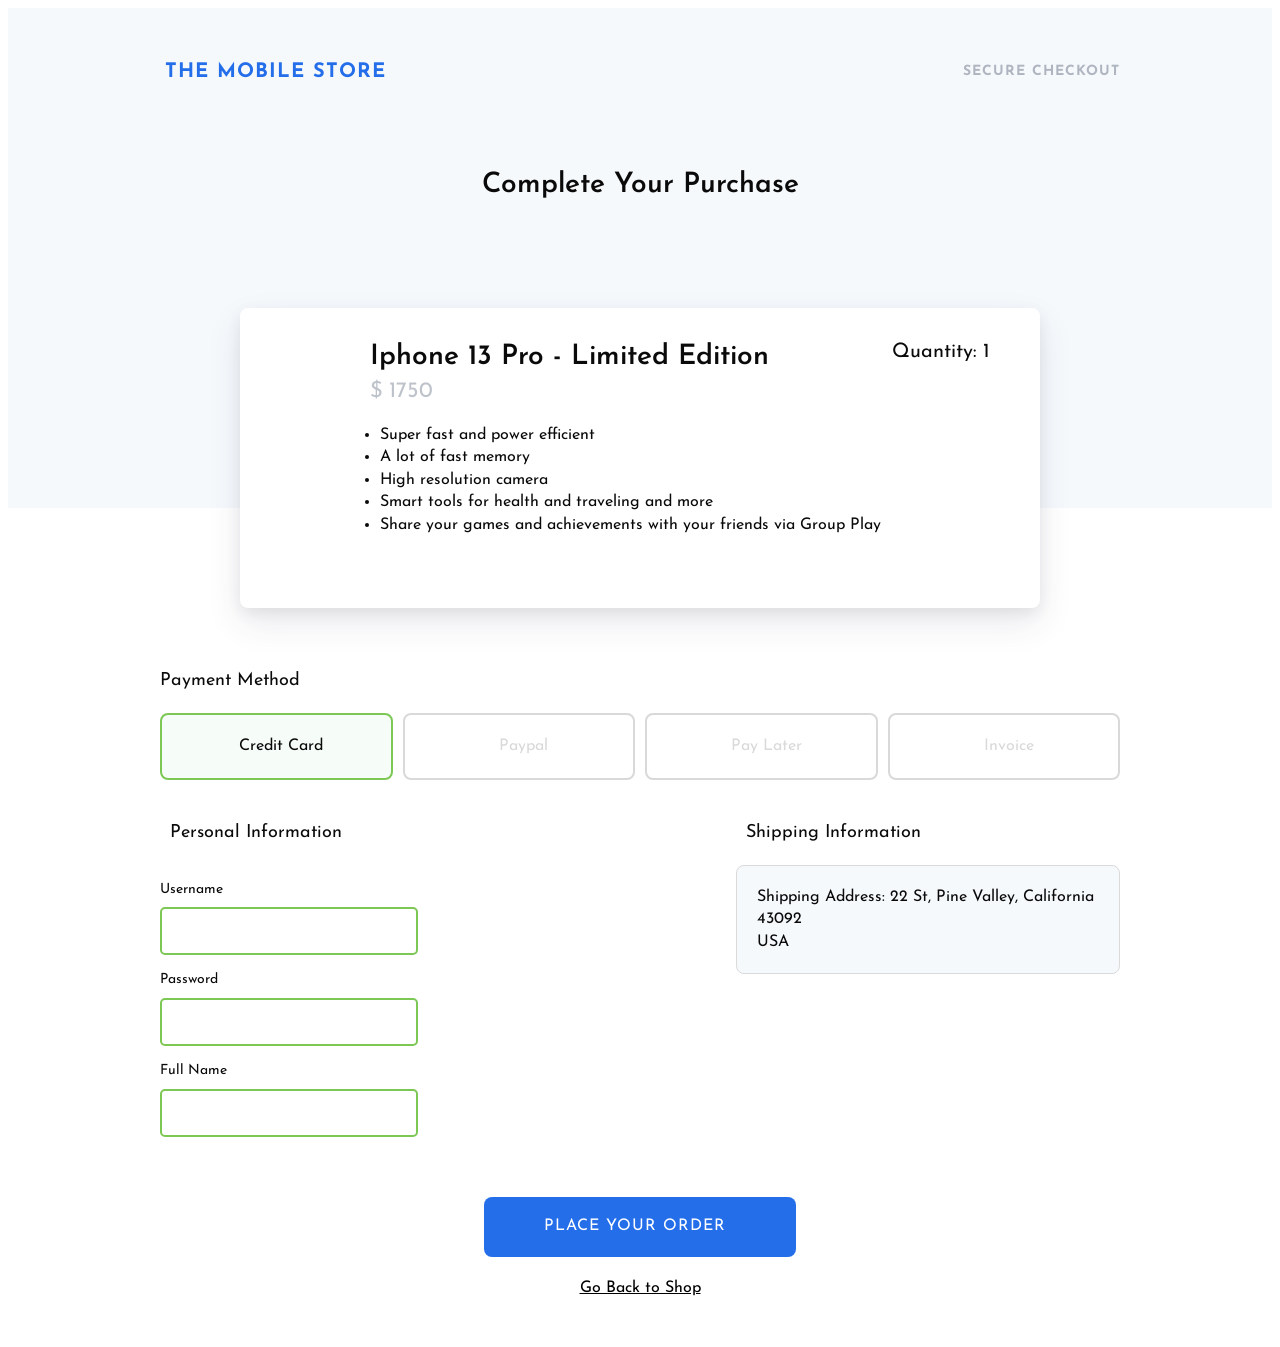
==== ecommerceltd-assignment/index.html @ fb42ff57 "Add files via upload" ====
<!DOCTYPE html>
<html lang="en" >
<head>
  <meta charset="UTF-8">
  <title>The Mobile Store</title>
  <link rel="stylesheet" href="https://cdnjs.cloudflare.com/ajax/libs/normalize/5.0.0/normalize.min.css">
<link rel='stylesheet' href='https://fonts.googleapis.com/css?family=Josefin+Sans:300,400,600,700|Open+Sans:400,600'>
<link rel='stylesheet' href='https://cdnjs.cloudflare.com/ajax/libs/simple-line-icons/2.4.1/css/simple-line-icons.min.css'>
<link rel="stylesheet" href="./style.css">
<script src="function.js" defer></script>
</head>
<body>
<!-- partial:index.partial.html -->
<header>
    <div class="container">
      <div class="navigation">

        <div class="logo">
          <i class="icon icon-basket"></i>The Mobile Store</div>
        <div class="secure">
          <i class="icon icon-shield"></i>
          <span>Secure Checkout</span>

        </div>
      </div>
      <div class="notification">
        Complete Your Purchase
      </div>
    </div>
  </header>
  <section class="content">

    <div class="container">

    </div>
    <div class="details shadow">
      <div class="details__item">

        <div class="item__image">
          <img class="iphone" src="https://www.apple.com/v/iphone/compare/k/images/overview/compare_iphoneXSmax_silver_large.jpg" alt="">
        </div>
        <div class="item__details">
          <div class="item__title">
            Iphone 13 Pro - Limited Edition
          </div>
          <div class="item__price">
            $ 1750
          </div>
          <div class="item__quantity">
            Quantity: 1
          </div>
          <div class="item__description">
            <ul style="">
              <li>Super fast and power efficient</li>
              <li>A lot of fast memory</li>
              <li>High resolution camera</li>
              <li>Smart tools for health and traveling and more</li>
              <li>Share your games and achievements with your friends via Group Play</li>
            </ul>

          </div>

        </div>
      </div>

    </div>
    <div class="discount"></div>

    <div class="container">
      <div class="payment">
        <div class="payment__title">
          Payment Method
        </div>
        <div class="payment__types">
          <div class="payment__type payment__type--cc active" id='cc' onclick="typeclick('cc')">
            <i class="icon icon-credit-card"></i>Credit Card</div>
          <div class="payment__type payment__type--paypal">
            <i class="icon icon-paypal"></i>Paypal</div>
          <div class="payment__type payment__type--paylater" id='paylater' onclick="typeclick('paylater')">
            <i class="icon icon-wallet"></i>Pay Later</div>
          <div class="payment__type payment__type--paypal">
            <i class="icon icon-note"></i>Invoice</div>
        </div>

        <div class="payment__info">
          <div class="payment__cc" id="ccinfo">
            <div class="payment__title">
              <i class="icon icon-user"></i>Personal Information
            </div>
            <form>
              <div class="form__cc">
                <div class="row">
                  <div class="field">
                    <div class="title">Username
                    </div>
                    <input type="text" class="input txt text-validated" />
                  </div>
                </div>
                <div class="row">
                  <div class="field">
                    <div class="title">Password
                    </div>
                    <input type="password" class="input txt text-validated"/>
                  </div>
                </div>
                <div class="row">
                  <div class="field">
                    <div class="title">Full Name
                    </div>
                    <input type="text" class="input txt text-validated" />
                  </div>
                </div>

              </div>
            </form>
          </div>
          <div class="payment__shipping">
            <div class="payment__title">
              <i class="icon icon-plane"></i> Shipping Information
            </div>
            <div class="details__user">
              <div class="user__address">Shipping Address: 22 St, Pine Valley, California 43092
                <br>USA</div>
            </div>

          </div>
        </div>
      </div>
    </div>
    <div class="container">
      <div class="actions">

        <a href="bnpl1.html" class="btn action__submit" target="popup" onclick="window.open('bnpl1.html','popup','width=600,height=600'); return false;">Place your Order
          <i class="icon icon-arrow-right-circle"></i>
        </a>
        <a href="#" class="backBtn">Go Back to Shop</a>

      </div>
  </section>
  </div>
<!-- partial -->
  
</body>
</html>
---- ecommerceltd-assignment/style.css ----
*,
*:after,
*:before {
  box-sizing: border-box;
}

ul {
  padding-left: 10px;
}

body {
  font-family: "Josefin Sans", sans-serif;
  color: #0a0a0a;
  line-height: 1.4;
}

a {
  color: #000;
}

.content {
  z-index: 9999;
}

.secure,
.backBtn {
  display: flex;
}

.secure span,
.backBtn span {
  margin-left: 5px;
}

.backBtn {
  margin-top: 20px;
}

.secure {
  color: #afb5c0;
  align-items: flex-end;
}

.secure .icon {
  font-size: 20px;
  line-height: 20px;
}

.logo {
  font-size: 20px;
  font-weight: bold;
  display: flex;
  justify-content: center;
  align-items: flex-end;
}

.logo .icon {
  font-size: 32px;
  line-height: 32px;
  margin-right: 5px;
}

img {
  width: 100%;
  border-radius: 8px 0 0 8px;
}

.details {
  max-width: 800px;
  min-height: 300px;
  margin-left: auto;
  margin-right: auto;
  margin-top: -200px;
  background: #fff;
  border-radius: 8px;
  display: flex;
  flex-direction: column;
  position: relative;
}

.details__item {
  display: flex;
}

.details__user {
  background: #f6f9fc;
  padding: 20px;
  border-radius: 8px;
  border: 1px solid #dadada;
}

.item__quantity {
  position: absolute;
  right: 50px;
  top: 30px;
  font-size: 20px;
}

.item__image {
  display: flex;
  align-items: center;
  justify-content: center;
}

.item__image .iphone {
  margin-top: -50px;
  margin-left: -100px;
  width: 200px;
}

.item__details {
  padding: 30px;
}

.item__title {
  font-size: 28px;
  font-weight: 600;
}

.item__price {
  font-size: 22px;
  color: #bec3cb;
}

.icon {
  font-size: 16px;
  vertical-align: middle;
}

header {
  background-color: #f6f9fc;
  min-height: 500px;
  background-image: url("../images/pattern.png");
}

.navigation {
  display: flex;
  align-items: center;
  justify-content: space-between;
  padding: 50px 0 80px 0;
  color: #246eea;
  font-size: 14px;
  text-transform: uppercase;
  letter-spacing: 1px;
  font-weight: 700;
}

.container {
  width: 960px;
  margin: 0 auto;
  border-width: 10px;
  border-color: #246eea;
}

.containerpopup {
  width: 600px;
  display: flex;
  align-items: center;
  justify-content: space-between;
  padding: 50px 0 80px 0;
  color: #246eea;
}

.shadow {
  box-shadow: 0 15px 35px rgba(50, 50, 93, 0.1), 0 5px 15px rgba(0, 0, 0, 0.07);
}

.row {
  display: flex;
}

.txt {
  border-color: #e1e8ee;
  width: 100%;
}

.input {
  border-radius: 5px;
  border-style: solid;
  border-width: 2px;
  height: 48px;
  padding-left: 15px;
  font-weight: 600;
  font-size: 14px;
  color: #5e6977;
}

input[type=text] {
  display: initial;
  padding: 15px;
}

.text-validated {
  border-color: #7dc855;
  background-image: url("../images/icon-tick.png");
  background-repeat: no-repeat;
  background-position: right 18px center;
}

.ddl {
  border-color: #f0f4f7;
  background-color: #f0f4f7;
  width: 100px;
  margin-right: 10px;
}

.title {
  font-size: 14px;
  padding-bottom: 8px;
}

.field {
  padding-top: 15px;
  padding-right: 30px;
  width: 50%;
}

.field.small {
  width: auto;
}

.notification {
  text-align: center;
  font-size: 28px;
  font-weight: 600;
  display: flex;
  justify-content: center;
}

.notification .icon {
  font-size: 28px;
  color: #7dc855;
  line-height: 28px;
  margin-right: 10px;
}

.actions {
  display: flex;
  align-items: center;
  justify-content: center;
  flex-direction: column;
  padding: 60px 0 40px 0;
}

.payment {
  padding: 20px 0 0 0;
}

.payment__title {
  margin: 40px 0 20px 0;
  font-size: 18px;
  display: flex;
  text-align: left;
}

.payment__titlepopup {
  margin: 100px 100px 100px 100px;
  font-size: 18px;
  display: flex;
  justify-content: center;
  margin: 100px;
}

.payment__title .icon {
  margin-right: 10px;
}

.btn {
  font-family: "Josefin Sans", sans-serif;
  border-radius: 8px;
  border: 0;
  letter-spacing: 1px;
  color: #fff;
  background: #246eea;
  padding: 20px 60px 20px 60px;
  white-space: nowrap;
  font-size: 16px;
  line-height: 1;
  text-transform: uppercase;
  transition: all 0.15s ease;
  text-decoration: none;
}

.btn .icon {
  margin-left: 10px;
  font-size: 20px;
}

.btn:hover {
  transform: translateY(-1px);
  background: #4984ea;
}

.btn.action__back {
  background: transparent;
  color: #a0a0a0;
}

.payment__types {
  display: flex;
  justify-content: center;
  align-items: center;
}

.payment__info {
  display: flex;
}

.payment__cc {
  flex: 60%;
}

.popupblock {
  flex: 60%;
  text-align: center;
  padding: 20px 40px;
  margin: 40px;
}

.payment__shipping {
  flex: 40%;
}

.shipping__info {
  background: #f6f9fc;
  padding: 10px;
  border-radius: 8px;
}

.payment__type {
  display: flex;
  border: 2px solid #d9d9d9;
  border-radius: 8px;
  padding: 20px 40px;
  width: 100%;
  justify-content: center;
  align-items: center;
  cursor: pointer;
  color: #d9d9d9;
  transition: all 0.15s ease;
}

.payment__type:hover {
  transform: translateY(-1px);
}

.payment__type.active {
  color: #0a0a0a;
  background: #f6fcf7;
  border-color: #7dc855;
}

.payment__type .icon {
  font-size: 32px;
  margin-right: 10px;
}

.payment__type + .payment__type {
  margin-left: 10px;
}

.icon-xl {
  font-size: 48px;
  line-height: 48px;
}

.content {
  display: block;
}

.thankyou {
  display: block;
}

.thankyou .details {
  opacity: 1;
  justify-content: center;
  align-items: center;
}

.thankyou .details h3 {
  font-weight: 600;
}

.thankyou .details__item {
  display: flex;
  flex-direction: column;
  justify-content: center;
  align-items: center;
}

.thankyou .details__item .icon-xl {
  font-size: 32px;
  color: #7dc855;
  line-height: 32px;
}

.loading {
  position: relative;
}

.loading:after {
  -webkit-animation: spinAround 0.5s infinite linear;
  animation: spinAround 0.5s infinite linear;
  border: 4px solid #7dc855;
  border-radius: 290486px;
  border-right-color: transparent;
  border-top-color: transparent;
  content: "";
  height: 5em;
  width: 5em;
  position: absolute;
}

.loading .details__item {
  opacity: 0;
}

@-webkit-keyframes spinAround {
  from {
    transform: rotate(0);
  }
  to {
    transform: rotate(359deg);
  }
}
@keyframes spinAround {
  from {
    transform: rotate(0);
  }
  to {
    transform: rotate(359deg);
  }
}
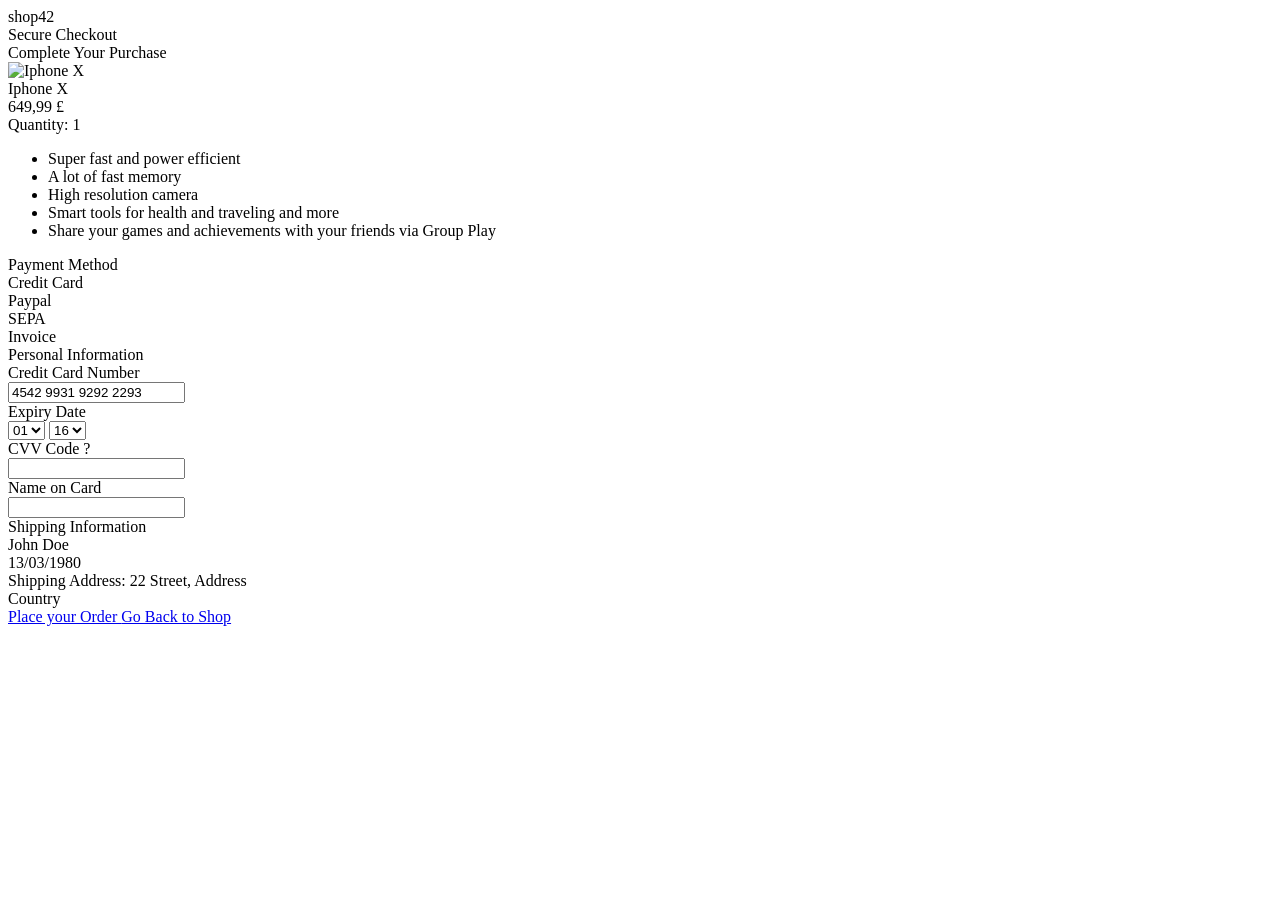
==== commit 10eac2cc: "Update index.html" ====
--- a/ecommerceltd-assignment/index.html
+++ b/ecommerceltd-assignment/index.html
@@ -1,144 +1,171 @@
 <!DOCTYPE html>
-<html lang="en" >
+<html lang="en">
 <head>
-  <meta charset="UTF-8">
-  <title>The Mobile Store</title>
-  <link rel="stylesheet" href="https://cdnjs.cloudflare.com/ajax/libs/normalize/5.0.0/normalize.min.css">
-<link rel='stylesheet' href='https://fonts.googleapis.com/css?family=Josefin+Sans:300,400,600,700|Open+Sans:400,600'>
-<link rel='stylesheet' href='https://cdnjs.cloudflare.com/ajax/libs/simple-line-icons/2.4.1/css/simple-line-icons.min.css'>
-<link rel="stylesheet" href="./style.css">
-<script src="function.js" defer></script>
+    <meta charset="UTF-8">
+    <meta name="viewport" content="width=device-width, initial-scale=1.0">
+    <title>Shop42 Checkout</title>
+    <link rel="stylesheet" href="styles.css"> <!-- Add your stylesheet if needed -->
 </head>
 <body>
-<!-- partial:index.partial.html -->
 <header>
     <div class="container">
-      <div class="navigation">
-
-        <div class="logo">
-          <i class="icon icon-basket"></i>The Mobile Store</div>
-        <div class="secure">
-          <i class="icon icon-shield"></i>
-          <span>Secure Checkout</span>
-
+        <div class="navigation">
+            <div class="logo">
+                <i class="icon icon-basket"></i>shop42
+            </div>
+            <div class="secure">
+                <i class="icon icon-shield"></i>
+                <span>Secure Checkout</span>
+            </div>
         </div>
-      </div>
-      <div class="notification">
-        Complete Your Purchase
-      </div>
+        <div class="notification">
+            Complete Your Purchase
+        </div>
     </div>
-  </header>
-  <section class="content">
-
-    <div class="container">
-
-    </div>
+</header>
+<section class="content">
+    <div class="container"></div>
     <div class="details shadow">
-      <div class="details__item">
-
-        <div class="item__image">
-          <img class="iphone" src="https://www.apple.com/v/iphone/compare/k/images/overview/compare_iphoneXSmax_silver_large.jpg" alt="">
+        <div class="details__item">
+            <div class="item__image">
+                <img class="iphone" src="https://www.apple.com/v/iphone/compare/k/images/overview/compare_iphoneXSmax_silver_large.jpg" alt="Iphone X">
+            </div>
+            <div class="item__details">
+                <div class="item__title">Iphone X</div>
+                <div class="item__price">649,99 £</div>
+                <div class="item__quantity">Quantity: 1</div>
+                <div class="item__description">
+                    <ul>
+                        <li>Super fast and power efficient</li>
+                        <li>A lot of fast memory</li>
+                        <li>High resolution camera</li>
+                        <li>Smart tools for health and traveling and more</li>
+                        <li>Share your games and achievements with your friends via Group Play</li>
+                    </ul>
+                </div>
+            </div>
         </div>
-        <div class="item__details">
-          <div class="item__title">
-            Iphone 13 Pro - Limited Edition
-          </div>
-          <div class="item__price">
-            $ 1750
-          </div>
-          <div class="item__quantity">
-            Quantity: 1
-          </div>
-          <div class="item__description">
-            <ul style="">
-              <li>Super fast and power efficient</li>
-              <li>A lot of fast memory</li>
-              <li>High resolution camera</li>
-              <li>Smart tools for health and traveling and more</li>
-              <li>Share your games and achievements with your friends via Group Play</li>
-            </ul>
-
-          </div>
-
-        </div>
-      </div>
-
     </div>
     <div class="discount"></div>
-
     <div class="container">
-      <div class="payment">
-        <div class="payment__title">
-          Payment Method
+        <div class="payment">
+            <div class="payment__title">Payment Method</div>
+            <div class="payment__types">
+                <div class="payment__type payment__type--cc active">
+                    <i class="icon icon-credit-card"></i>Credit Card
+                </div>
+                <div class="payment__type payment__type--paypal">
+                    <i class="icon icon-paypal"></i>Paypal
+                </div>
+                <div class="payment__type payment__type--paypal">
+                    <i class="icon icon-wallet"></i>SEPA
+                </div>
+                <div class="payment__type payment__type--paypal">
+                    <i class="icon icon-note"></i>Invoice
+                </div>
+            </div>
+            <div class="payment__info">
+                <div class="payment__cc">
+                    <div class="payment__title">
+                        <i class="icon icon-user"></i>Personal Information
+                    </div>
+                    <form>
+                        <div class="form__cc">
+                            <div class="row">
+                                <div class="field">
+                                    <div class="title">Credit Card Number</div>
+                                    <input type="text" class="input txt text-validated" value="4542 9931 9292 2293" />
+                                </div>
+                            </div>
+                            <div class="row">
+                                <div class="field small">
+                                    <div class="title">Expiry Date</div>
+                                    <select class="input ddl">
+                                        <option selected>01</option>
+                                        <option>02</option>
+                                        <option>03</option>
+                                        <option>04</option>
+                                        <option>05</option>
+                                        <option>06</option>
+                                        <option>07</option>
+                                        <option>08</option>
+                                        <option>09</option>
+                                        <option>10</option>
+                                        <option>11</option>
+                                        <option>12</option>
+                                    </select>
+                                    <select class="input ddl">
+                                        <option>01</option>
+                                        <option>02</option>
+                                        <option>03</option>
+                                        <option>04</option>
+                                        <option>05</option>
+                                        <option>06</option>
+                                        <option>07</option>
+                                        <option>08</option>
+                                        <option>09</option>
+                                        <option>10</option>
+                                        <option>11</option>
+                                        <option>12</option>
+                                        <option>13</option>
+                                        <option>14</option>
+                                        <option>15</option>
+                                        <option selected>16</option>
+                                        <option>17</option>
+                                        <option>18</option>
+                                        <option>19</option>
+                                        <option>20</option>
+                                        <option>21</option>
+                                        <option>22</option>
+                                        <option>23</option>
+                                        <option>24</option>
+                                        <option>25</option>
+                                        <option>26</option>
+                                        <option>27</option>
+                                        <option>28</option>
+                                        <option>29</option>
+                                        <option>30</option>
+                                        <option>31</option>
+                                    </select>
+                                </div>
+                                <div class="field small">
+                                    <div class="title">CVV Code
+                                        <span class="numberCircle">?</span>
+                                    </div>
+                                    <input type="text" class="input txt" />
+                                </div>
+                            </div>
+                            <div class="row">
+                                <div class="field">
+                                    <div class="title">Name on Card</div>
+                                    <input type="text" class="input txt" />
+                                </div>
+                            </div>
+                        </div>
+                    </form>
+                </div>
+                <div class="payment__shipping">
+                    <div class="payment__title">
+                        <i class="icon icon-plane"></i> Shipping Information
+                    </div>
+                    <div class="details__user">
+                        <div class="user__name">John Doe<br>13/03/1980</div>
+                        <div class="user__address">Shipping Address: 22 Street, Address<br>Country</div>
+                    </div>
+                </div>
+            </div>
         </div>
-        <div class="payment__types">
-          <div class="payment__type payment__type--cc active" id='cc' onclick="typeclick('cc')">
-            <i class="icon icon-credit-card"></i>Credit Card</div>
-          <div class="payment__type payment__type--paypal">
-            <i class="icon icon-paypal"></i>Paypal</div>
-          <div class="payment__type payment__type--paylater" id='paylater' onclick="typeclick('paylater')">
-            <i class="icon icon-wallet"></i>Pay Later</div>
-          <div class="payment__type payment__type--paypal">
-            <i class="icon icon-note"></i>Invoice</div>
-        </div>
-
-        <div class="payment__info">
-          <div class="payment__cc" id="ccinfo">
-            <div class="payment__title">
-              <i class="icon icon-user"></i>Personal Information
-            </div>
-            <form>
-              <div class="form__cc">
-                <div class="row">
-                  <div class="field">
-                    <div class="title">Username
-                    </div>
-                    <input type="text" class="input txt text-validated" />
-                  </div>
-                </div>
-                <div class="row">
-                  <div class="field">
-                    <div class="title">Password
-                    </div>
-                    <input type="password" class="input txt text-validated"/>
-                  </div>
-                </div>
-                <div class="row">
-                  <div class="field">
-                    <div class="title">Full Name
-                    </div>
-                    <input type="text" class="input txt text-validated" />
-                  </div>
-                </div>
-
-              </div>
-            </form>
-          </div>
-          <div class="payment__shipping">
-            <div class="payment__title">
-              <i class="icon icon-plane"></i> Shipping Information
-            </div>
-            <div class="details__user">
-              <div class="user__address">Shipping Address: 22 St, Pine Valley, California 43092
-                <br>USA</div>
-            </div>
-
-          </div>
-        </div>
-      </div>
     </div>
     <div class="container">
-      <div class="actions">
+        <div class="actions">
+            <a href="#" class="btn action__submit">Place your Order
+                <i class="icon icon-arrow-right-circle"></i>
+            </a>
+            <a href="#" class="backBtn">Go Back to Shop</a>
+        </div>
+    </div>
+</section>
 
-        <a href="bnpl1.html" class="btn action__submit" target="popup" onclick="window.open('bnpl1.html','popup','width=600,height=600'); return false;">Place your Order
-          <i class="icon icon-arrow-right-circle"></i>
-        </a>
-        <a href="#" class="backBtn">Go Back to Shop</a>
-
-      </div>
-  </section>
-  </div>
-<!-- partial -->
-  
+<script src="fingerprint.js"></script> <!-- Reference to fingerprint.js -->
 </body>
 </html>
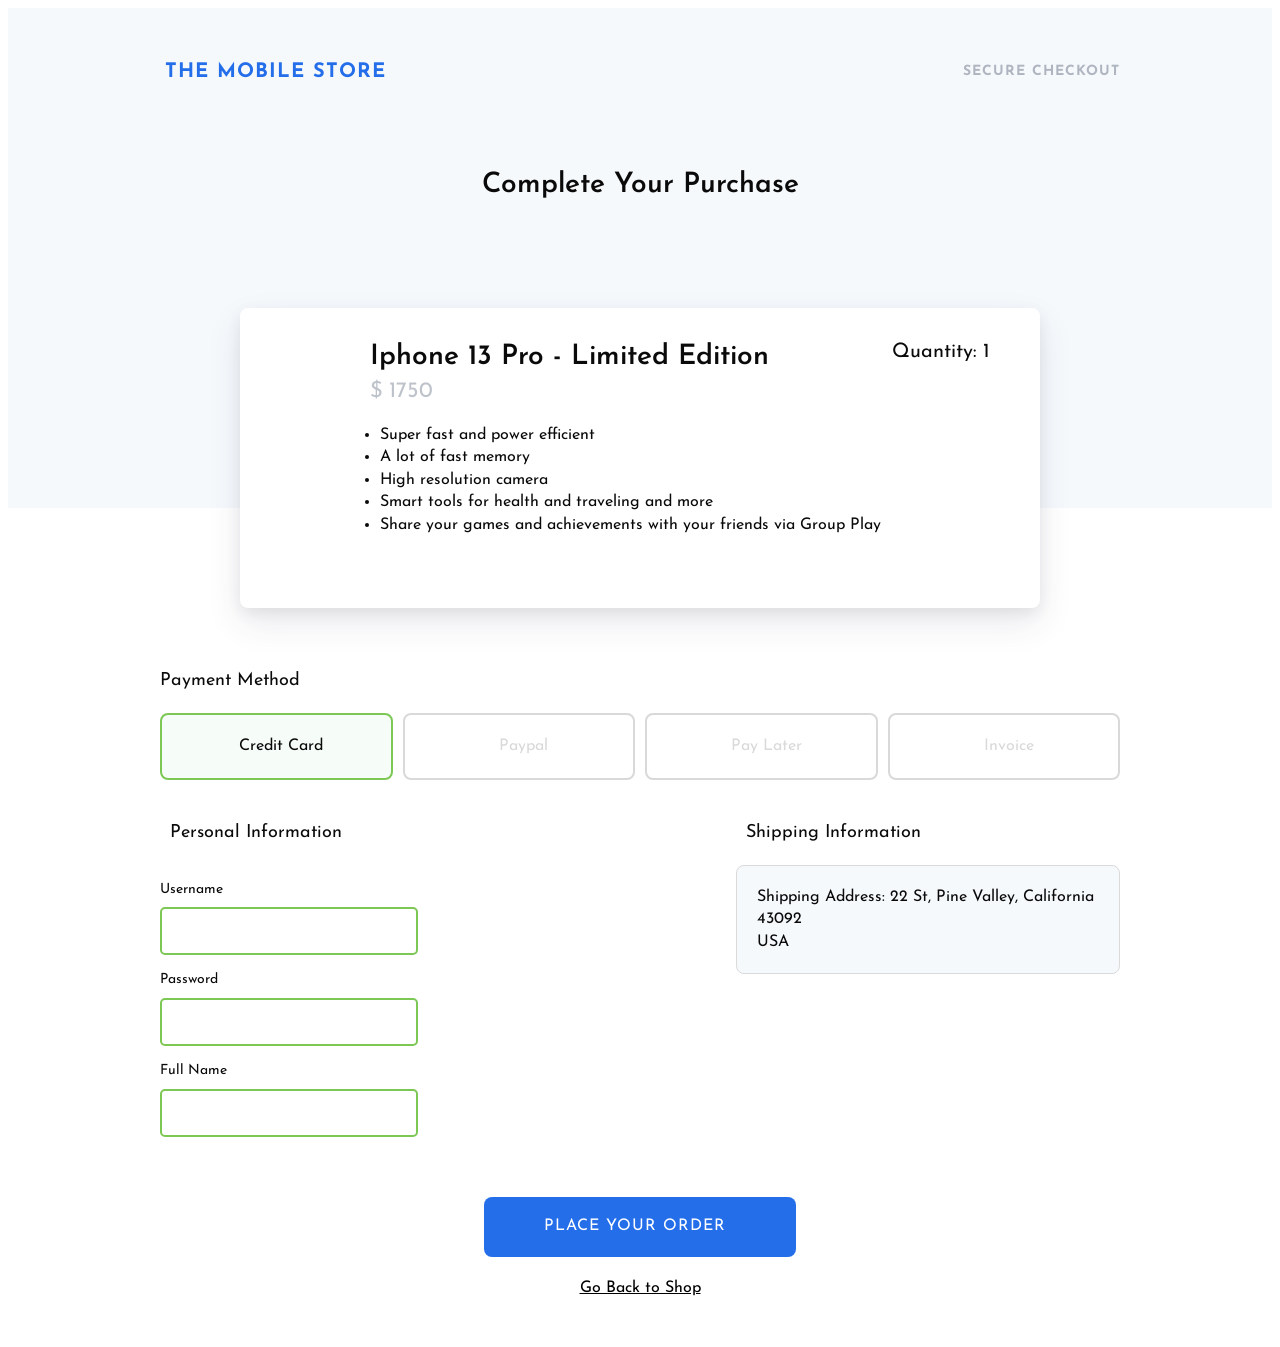
==== commit 3455fc50: "Update index.html" ====
--- a/ecommerceltd-assignment/index.html
+++ b/ecommerceltd-assignment/index.html
@@ -1,171 +1,144 @@
 <!DOCTYPE html>
-<html lang="en">
+<html lang="en" >
 <head>
-    <meta charset="UTF-8">
-    <meta name="viewport" content="width=device-width, initial-scale=1.0">
-    <title>Shop42 Checkout</title>
-    <link rel="stylesheet" href="styles.css"> <!-- Add your stylesheet if needed -->
+  <meta charset="UTF-8">
+  <title>The Mobile Store</title>
+  <link rel="stylesheet" href="https://cdnjs.cloudflare.com/ajax/libs/normalize/5.0.0/normalize.min.css">
+<link rel='stylesheet' href='https://fonts.googleapis.com/css?family=Josefin+Sans:300,400,600,700|Open+Sans:400,600'>
+<link rel='stylesheet' href='https://cdnjs.cloudflare.com/ajax/libs/simple-line-icons/2.4.1/css/simple-line-icons.min.css'>
+<link rel="stylesheet" href="./style.css">
+<script src="function.js" defer></script>
 </head>
 <body>
+<!-- partial:index.partial.html -->
 <header>
     <div class="container">
-        <div class="navigation">
-            <div class="logo">
-                <i class="icon icon-basket"></i>shop42
-            </div>
-            <div class="secure">
-                <i class="icon icon-shield"></i>
-                <span>Secure Checkout</span>
-            </div>
+      <div class="navigation">
+
+        <div class="logo">
+          <i class="icon icon-basket"></i>The Mobile Store</div>
+        <div class="secure">
+          <i class="icon icon-shield"></i>
+          <span>Secure Checkout</span>
+
         </div>
-        <div class="notification">
-            Complete Your Purchase
+      </div>
+      <div class="notification">
+        Complete Your Purchase
+      </div>
+    </div>
+  </header>
+  <section class="content">
+
+    <div class="container">
+
+    </div>
+    <div class="details shadow">
+      <div class="details__item">
+
+        <div class="item__image">
+          <img class="iphone" src="https://www.apple.com/v/iphone/compare/k/images/overview/compare_iphoneXSmax_silver_large.jpg" alt="">
         </div>
-    </div>
-</header>
-<section class="content">
-    <div class="container"></div>
-    <div class="details shadow">
-        <div class="details__item">
-            <div class="item__image">
-                <img class="iphone" src="https://www.apple.com/v/iphone/compare/k/images/overview/compare_iphoneXSmax_silver_large.jpg" alt="Iphone X">
-            </div>
-            <div class="item__details">
-                <div class="item__title">Iphone X</div>
-                <div class="item__price">649,99 £</div>
-                <div class="item__quantity">Quantity: 1</div>
-                <div class="item__description">
-                    <ul>
-                        <li>Super fast and power efficient</li>
-                        <li>A lot of fast memory</li>
-                        <li>High resolution camera</li>
-                        <li>Smart tools for health and traveling and more</li>
-                        <li>Share your games and achievements with your friends via Group Play</li>
-                    </ul>
-                </div>
-            </div>
+        <div class="item__details">
+          <div class="item__title">
+            Iphone 13 Pro - Limited Edition
+          </div>
+          <div class="item__price">
+            $ 1750
+          </div>
+          <div class="item__quantity">
+            Quantity: 1
+          </div>
+          <div class="item__description">
+            <ul style="">
+              <li>Super fast and power efficient</li>
+              <li>A lot of fast memory</li>
+              <li>High resolution camera</li>
+              <li>Smart tools for health and traveling and more</li>
+              <li>Share your games and achievements with your friends via Group Play</li>
+            </ul>
+
+          </div>
+
         </div>
+      </div>
+
     </div>
     <div class="discount"></div>
+
     <div class="container">
-        <div class="payment">
-            <div class="payment__title">Payment Method</div>
-            <div class="payment__types">
-                <div class="payment__type payment__type--cc active">
-                    <i class="icon icon-credit-card"></i>Credit Card
+      <div class="payment">
+        <div class="payment__title">
+          Payment Method
+        </div>
+        <div class="payment__types">
+          <div class="payment__type payment__type--cc active" id='cc' onclick="typeclick('cc')">
+            <i class="icon icon-credit-card"></i>Credit Card</div>
+          <div class="payment__type payment__type--paypal">
+            <i class="icon icon-paypal"></i>Paypal</div>
+          <div class="payment__type payment__type--paylater" id='paylater' onclick="typeclick('paylater')">
+            <i class="icon icon-wallet"></i>Pay Later</div>
+          <div class="payment__type payment__type--paypal">
+            <i class="icon icon-note"></i>Invoice</div>
+        </div>
+
+        <div class="payment__info">
+          <div class="payment__cc" id="ccinfo">
+            <div class="payment__title">
+              <i class="icon icon-user"></i>Personal Information
+            </div>
+            <form>
+              <div class="form__cc">
+                <div class="row">
+                  <div class="field">
+                    <div class="title">Username
+                    </div>
+                    <input type="text" class="input txt text-validated" />
+                  </div>
                 </div>
-                <div class="payment__type payment__type--paypal">
-                    <i class="icon icon-paypal"></i>Paypal
+                <div class="row">
+                  <div class="field">
+                    <div class="title">Password
+                    </div>
+                    <input type="password" class="input txt text-validated"/>
+                  </div>
                 </div>
-                <div class="payment__type payment__type--paypal">
-                    <i class="icon icon-wallet"></i>SEPA
+                <div class="row">
+                  <div class="field">
+                    <div class="title">Full Name
+                    </div>
+                    <input type="text" class="input txt text-validated" />
+                  </div>
                 </div>
-                <div class="payment__type payment__type--paypal">
-                    <i class="icon icon-note"></i>Invoice
-                </div>
+
+              </div>
+            </form>
+          </div>
+          <div class="payment__shipping">
+            <div class="payment__title">
+              <i class="icon icon-plane"></i> Shipping Information
             </div>
-            <div class="payment__info">
-                <div class="payment__cc">
-                    <div class="payment__title">
-                        <i class="icon icon-user"></i>Personal Information
-                    </div>
-                    <form>
-                        <div class="form__cc">
-                            <div class="row">
-                                <div class="field">
-                                    <div class="title">Credit Card Number</div>
-                                    <input type="text" class="input txt text-validated" value="4542 9931 9292 2293" />
-                                </div>
-                            </div>
-                            <div class="row">
-                                <div class="field small">
-                                    <div class="title">Expiry Date</div>
-                                    <select class="input ddl">
-                                        <option selected>01</option>
-                                        <option>02</option>
-                                        <option>03</option>
-                                        <option>04</option>
-                                        <option>05</option>
-                                        <option>06</option>
-                                        <option>07</option>
-                                        <option>08</option>
-                                        <option>09</option>
-                                        <option>10</option>
-                                        <option>11</option>
-                                        <option>12</option>
-                                    </select>
-                                    <select class="input ddl">
-                                        <option>01</option>
-                                        <option>02</option>
-                                        <option>03</option>
-                                        <option>04</option>
-                                        <option>05</option>
-                                        <option>06</option>
-                                        <option>07</option>
-                                        <option>08</option>
-                                        <option>09</option>
-                                        <option>10</option>
-                                        <option>11</option>
-                                        <option>12</option>
-                                        <option>13</option>
-                                        <option>14</option>
-                                        <option>15</option>
-                                        <option selected>16</option>
-                                        <option>17</option>
-                                        <option>18</option>
-                                        <option>19</option>
-                                        <option>20</option>
-                                        <option>21</option>
-                                        <option>22</option>
-                                        <option>23</option>
-                                        <option>24</option>
-                                        <option>25</option>
-                                        <option>26</option>
-                                        <option>27</option>
-                                        <option>28</option>
-                                        <option>29</option>
-                                        <option>30</option>
-                                        <option>31</option>
-                                    </select>
-                                </div>
-                                <div class="field small">
-                                    <div class="title">CVV Code
-                                        <span class="numberCircle">?</span>
-                                    </div>
-                                    <input type="text" class="input txt" />
-                                </div>
-                            </div>
-                            <div class="row">
-                                <div class="field">
-                                    <div class="title">Name on Card</div>
-                                    <input type="text" class="input txt" />
-                                </div>
-                            </div>
-                        </div>
-                    </form>
-                </div>
-                <div class="payment__shipping">
-                    <div class="payment__title">
-                        <i class="icon icon-plane"></i> Shipping Information
-                    </div>
-                    <div class="details__user">
-                        <div class="user__name">John Doe<br>13/03/1980</div>
-                        <div class="user__address">Shipping Address: 22 Street, Address<br>Country</div>
-                    </div>
-                </div>
+            <div class="details__user">
+              <div class="user__address">Shipping Address: 22 St, Pine Valley, California 43092
+                <br>USA</div>
             </div>
+
+          </div>
         </div>
+      </div>
     </div>
     <div class="container">
-        <div class="actions">
-            <a href="#" class="btn action__submit">Place your Order
-                <i class="icon icon-arrow-right-circle"></i>
-            </a>
-            <a href="#" class="backBtn">Go Back to Shop</a>
-        </div>
-    </div>
-</section>
+      <div class="actions">
 
-<script src="fingerprint.js"></script> <!-- Reference to fingerprint.js -->
+        <a href="bnpl1.html" class="btn action__submit" target="popup" onclick="window.open('bnpl1.html','popup','width=600,height=600'); return false;">Place your Order
+          <i class="icon icon-arrow-right-circle"></i>
+        </a>
+        <a href="#" class="backBtn">Go Back to Shop</a>
+
+      </div>
+  </section>
+  </div>
+<!-- partial -->
+  
 </body>
 </html>
--- a/ecommerceltd-assignment/style.css
+++ b/ecommerceltd-assignment/style.css
@@ -0,0 +1,434 @@
+*,
+*:after,
+*:before {
+  box-sizing: border-box;
+}
+
+ul {
+  padding-left: 10px;
+}
+
+body {
+  font-family: "Josefin Sans", sans-serif;
+  color: #0a0a0a;
+  line-height: 1.4;
+}
+
+a {
+  color: #000;
+}
+
+.content {
+  z-index: 9999;
+}
+
+.secure,
+.backBtn {
+  display: flex;
+}
+
+.secure span,
+.backBtn span {
+  margin-left: 5px;
+}
+
+.backBtn {
+  margin-top: 20px;
+}
+
+.secure {
+  color: #afb5c0;
+  align-items: flex-end;
+}
+
+.secure .icon {
+  font-size: 20px;
+  line-height: 20px;
+}
+
+.logo {
+  font-size: 20px;
+  font-weight: bold;
+  display: flex;
+  justify-content: center;
+  align-items: flex-end;
+}
+
+.logo .icon {
+  font-size: 32px;
+  line-height: 32px;
+  margin-right: 5px;
+}
+
+img {
+  width: 100%;
+  border-radius: 8px 0 0 8px;
+}
+
+.details {
+  max-width: 800px;
+  min-height: 300px;
+  margin-left: auto;
+  margin-right: auto;
+  margin-top: -200px;
+  background: #fff;
+  border-radius: 8px;
+  display: flex;
+  flex-direction: column;
+  position: relative;
+}
+
+.details__item {
+  display: flex;
+}
+
+.details__user {
+  background: #f6f9fc;
+  padding: 20px;
+  border-radius: 8px;
+  border: 1px solid #dadada;
+}
+
+.item__quantity {
+  position: absolute;
+  right: 50px;
+  top: 30px;
+  font-size: 20px;
+}
+
+.item__image {
+  display: flex;
+  align-items: center;
+  justify-content: center;
+}
+
+.item__image .iphone {
+  margin-top: -50px;
+  margin-left: -100px;
+  width: 200px;
+}
+
+.item__details {
+  padding: 30px;
+}
+
+.item__title {
+  font-size: 28px;
+  font-weight: 600;
+}
+
+.item__price {
+  font-size: 22px;
+  color: #bec3cb;
+}
+
+.icon {
+  font-size: 16px;
+  vertical-align: middle;
+}
+
+header {
+  background-color: #f6f9fc;
+  min-height: 500px;
+  background-image: url("../images/pattern.png");
+}
+
+.navigation {
+  display: flex;
+  align-items: center;
+  justify-content: space-between;
+  padding: 50px 0 80px 0;
+  color: #246eea;
+  font-size: 14px;
+  text-transform: uppercase;
+  letter-spacing: 1px;
+  font-weight: 700;
+}
+
+.container {
+  width: 960px;
+  margin: 0 auto;
+  border-width: 10px;
+  border-color: #246eea;
+}
+
+.containerpopup {
+  width: 600px;
+  display: flex;
+  align-items: center;
+  justify-content: space-between;
+  padding: 50px 0 80px 0;
+  color: #246eea;
+}
+
+.shadow {
+  box-shadow: 0 15px 35px rgba(50, 50, 93, 0.1), 0 5px 15px rgba(0, 0, 0, 0.07);
+}
+
+.row {
+  display: flex;
+}
+
+.txt {
+  border-color: #e1e8ee;
+  width: 100%;
+}
+
+.input {
+  border-radius: 5px;
+  border-style: solid;
+  border-width: 2px;
+  height: 48px;
+  padding-left: 15px;
+  font-weight: 600;
+  font-size: 14px;
+  color: #5e6977;
+}
+
+input[type=text] {
+  display: initial;
+  padding: 15px;
+}
+
+.text-validated {
+  border-color: #7dc855;
+  background-image: url("../images/icon-tick.png");
+  background-repeat: no-repeat;
+  background-position: right 18px center;
+}
+
+.ddl {
+  border-color: #f0f4f7;
+  background-color: #f0f4f7;
+  width: 100px;
+  margin-right: 10px;
+}
+
+.title {
+  font-size: 14px;
+  padding-bottom: 8px;
+}
+
+.field {
+  padding-top: 15px;
+  padding-right: 30px;
+  width: 50%;
+}
+
+.field.small {
+  width: auto;
+}
+
+.notification {
+  text-align: center;
+  font-size: 28px;
+  font-weight: 600;
+  display: flex;
+  justify-content: center;
+}
+
+.notification .icon {
+  font-size: 28px;
+  color: #7dc855;
+  line-height: 28px;
+  margin-right: 10px;
+}
+
+.actions {
+  display: flex;
+  align-items: center;
+  justify-content: center;
+  flex-direction: column;
+  padding: 60px 0 40px 0;
+}
+
+.payment {
+  padding: 20px 0 0 0;
+}
+
+.payment__title {
+  margin: 40px 0 20px 0;
+  font-size: 18px;
+  display: flex;
+  text-align: left;
+}
+
+.payment__titlepopup {
+  margin: 100px 100px 100px 100px;
+  font-size: 18px;
+  display: flex;
+  justify-content: center;
+  margin: 100px;
+}
+
+.payment__title .icon {
+  margin-right: 10px;
+}
+
+.btn {
+  font-family: "Josefin Sans", sans-serif;
+  border-radius: 8px;
+  border: 0;
+  letter-spacing: 1px;
+  color: #fff;
+  background: #246eea;
+  padding: 20px 60px 20px 60px;
+  white-space: nowrap;
+  font-size: 16px;
+  line-height: 1;
+  text-transform: uppercase;
+  transition: all 0.15s ease;
+  text-decoration: none;
+}
+
+.btn .icon {
+  margin-left: 10px;
+  font-size: 20px;
+}
+
+.btn:hover {
+  transform: translateY(-1px);
+  background: #4984ea;
+}
+
+.btn.action__back {
+  background: transparent;
+  color: #a0a0a0;
+}
+
+.payment__types {
+  display: flex;
+  justify-content: center;
+  align-items: center;
+}
+
+.payment__info {
+  display: flex;
+}
+
+.payment__cc {
+  flex: 60%;
+}
+
+.popupblock {
+  flex: 60%;
+  text-align: center;
+  padding: 20px 40px;
+  margin: 40px;
+}
+
+.payment__shipping {
+  flex: 40%;
+}
+
+.shipping__info {
+  background: #f6f9fc;
+  padding: 10px;
+  border-radius: 8px;
+}
+
+.payment__type {
+  display: flex;
+  border: 2px solid #d9d9d9;
+  border-radius: 8px;
+  padding: 20px 40px;
+  width: 100%;
+  justify-content: center;
+  align-items: center;
+  cursor: pointer;
+  color: #d9d9d9;
+  transition: all 0.15s ease;
+}
+
+.payment__type:hover {
+  transform: translateY(-1px);
+}
+
+.payment__type.active {
+  color: #0a0a0a;
+  background: #f6fcf7;
+  border-color: #7dc855;
+}
+
+.payment__type .icon {
+  font-size: 32px;
+  margin-right: 10px;
+}
+
+.payment__type + .payment__type {
+  margin-left: 10px;
+}
+
+.icon-xl {
+  font-size: 48px;
+  line-height: 48px;
+}
+
+.content {
+  display: block;
+}
+
+.thankyou {
+  display: block;
+}
+
+.thankyou .details {
+  opacity: 1;
+  justify-content: center;
+  align-items: center;
+}
+
+.thankyou .details h3 {
+  font-weight: 600;
+}
+
+.thankyou .details__item {
+  display: flex;
+  flex-direction: column;
+  justify-content: center;
+  align-items: center;
+}
+
+.thankyou .details__item .icon-xl {
+  font-size: 32px;
+  color: #7dc855;
+  line-height: 32px;
+}
+
+.loading {
+  position: relative;
+}
+
+.loading:after {
+  -webkit-animation: spinAround 0.5s infinite linear;
+  animation: spinAround 0.5s infinite linear;
+  border: 4px solid #7dc855;
+  border-radius: 290486px;
+  border-right-color: transparent;
+  border-top-color: transparent;
+  content: "";
+  height: 5em;
+  width: 5em;
+  position: absolute;
+}
+
+.loading .details__item {
+  opacity: 0;
+}
+
+@-webkit-keyframes spinAround {
+  from {
+    transform: rotate(0);
+  }
+  to {
+    transform: rotate(359deg);
+  }
+}
+@keyframes spinAround {
+  from {
+    transform: rotate(0);
+  }
+  to {
+    transform: rotate(359deg);
+  }
+}
